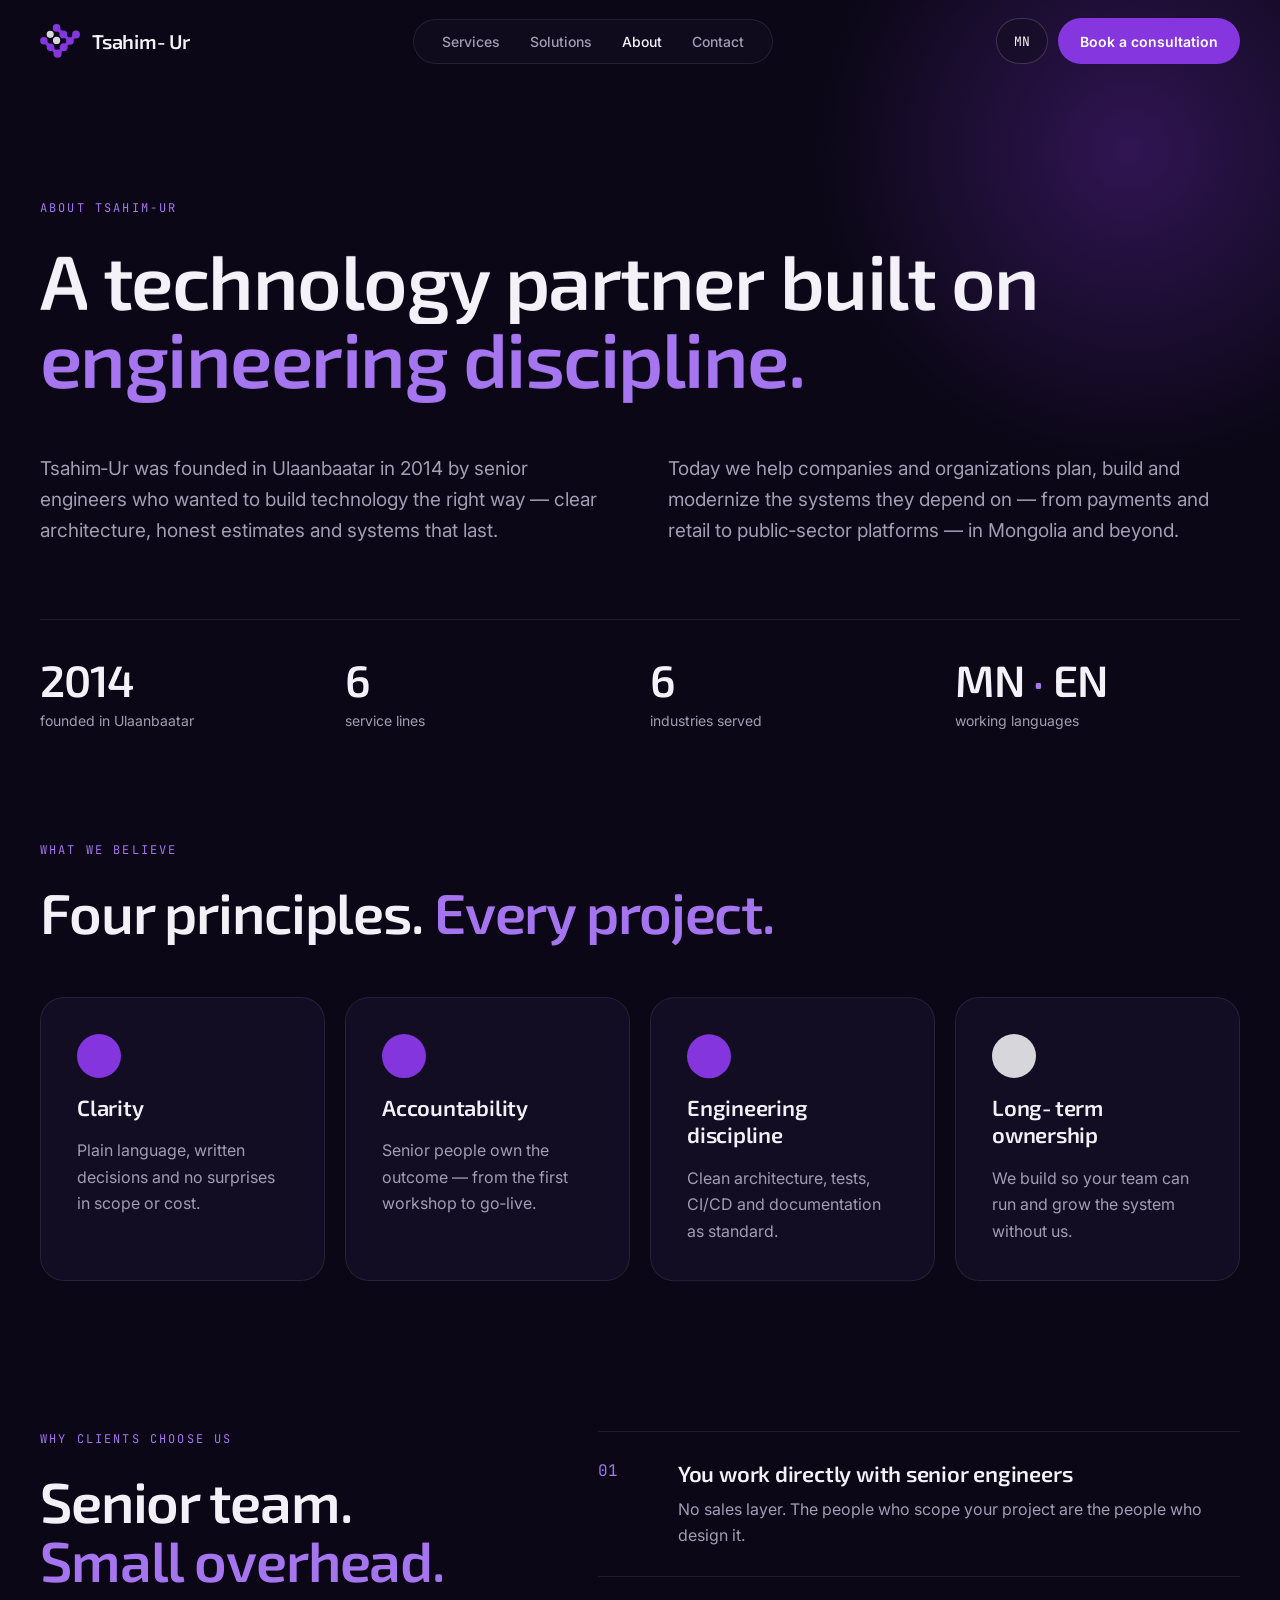
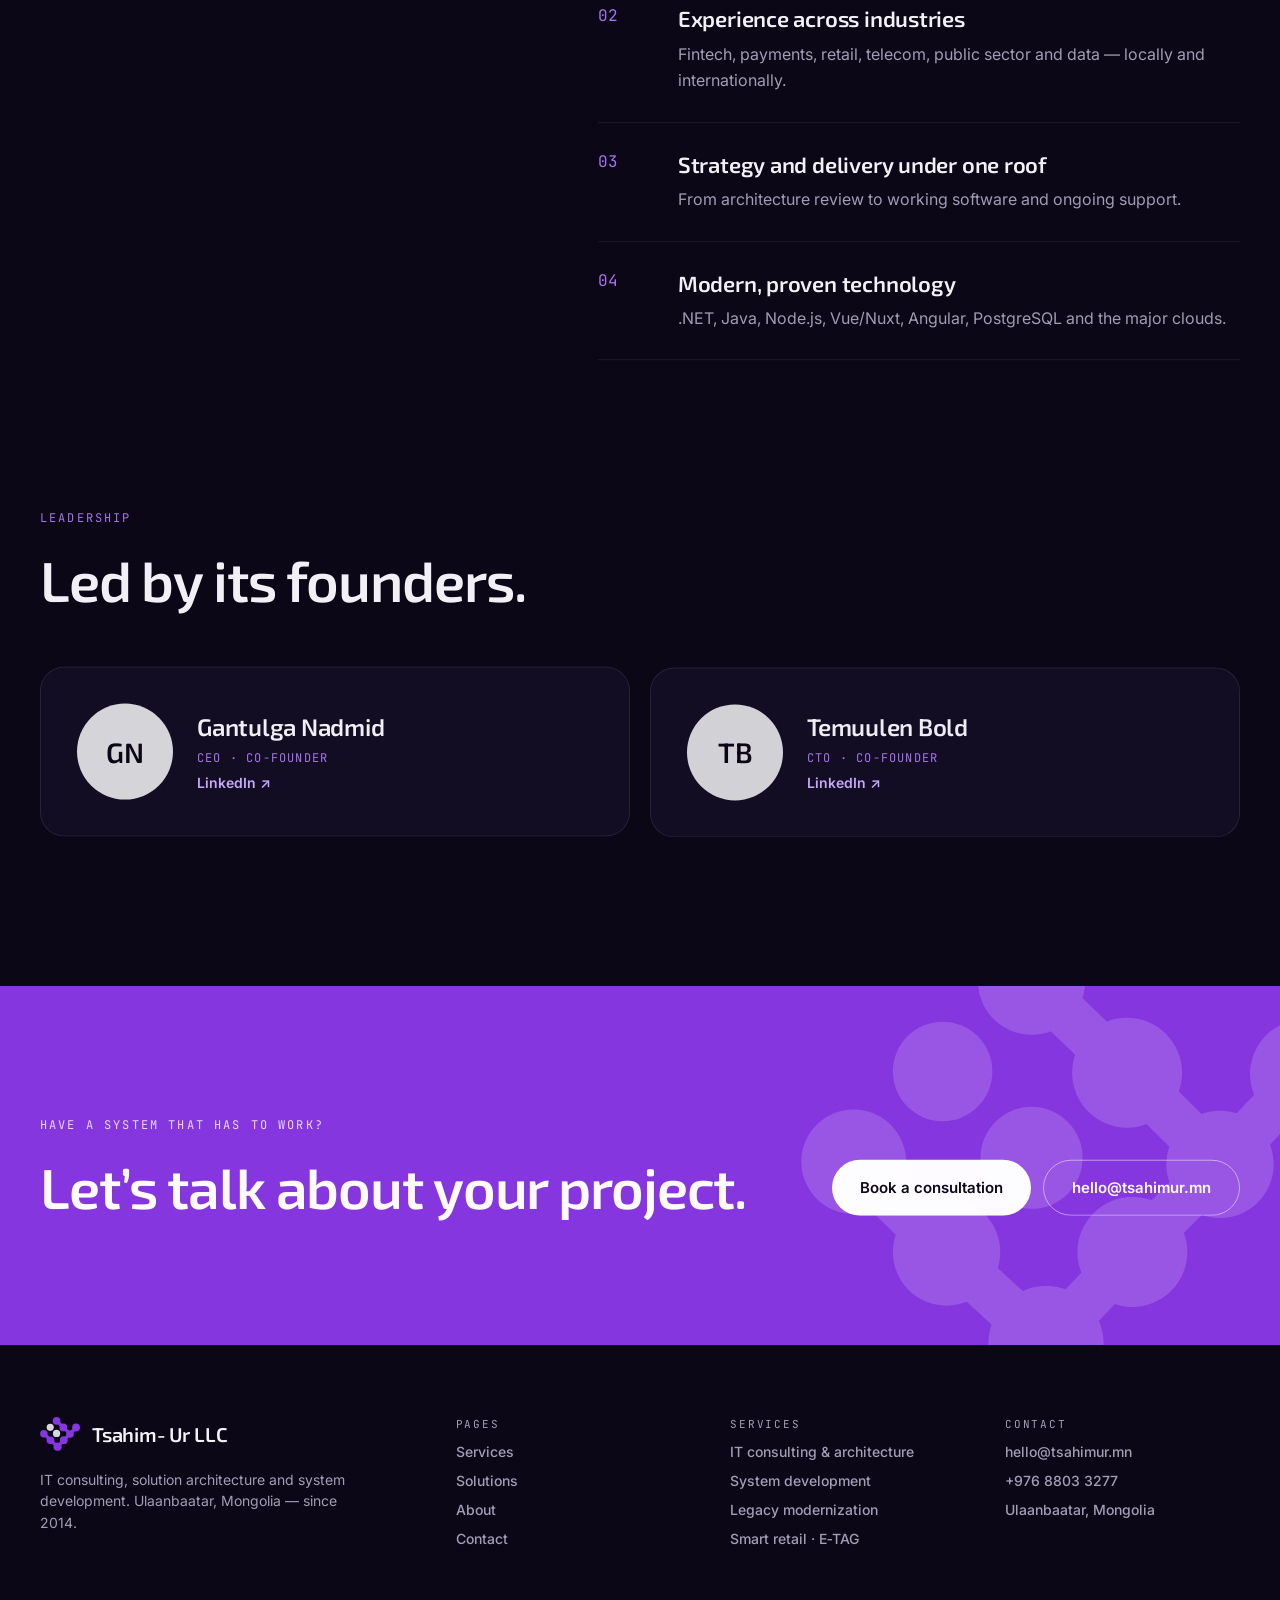
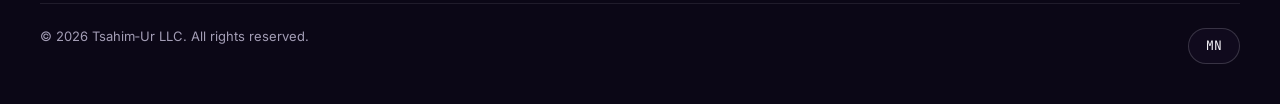
==== about/index.html @ 16266ded "Redesign website with new Tsahim-Ur brand - Five pages: Home, Services, Solutions, About, Contact (c" ====
<!doctype html>
<html lang="en">
<head>
  <meta charset="utf-8">
  <meta name="viewport" content="width=device-width,initial-scale=1">
  <title>About — Tsahim-Ur LLC</title>
  <meta name="description" content="An Ulaanbaatar technology consultancy founded in 2014 by senior engineers. Clarity, accountability and engineering discipline.">
  <meta name="theme-color" content="#0B0716">
  <meta name="author" content="Tsahim-Ur LLC">
  <meta name="robots" content="index,follow">
  <meta name="referrer" content="strict-origin-when-cross-origin">
  <link rel="canonical" href="https://tsahimur.mn/about/">
  <link rel="alternate" hreflang="en" href="https://tsahimur.mn/about/?lang=en">
  <link rel="alternate" hreflang="mn" href="https://tsahimur.mn/about/?lang=mn">
  <link rel="alternate" hreflang="x-default" href="https://tsahimur.mn/about/">

  <link rel="icon" type="image/svg+xml" href="/assets/img/logo-mark.svg">
  <link rel="icon" type="image/png" sizes="32x32" href="/assets/favicons/favicon-32.png">
  <link rel="icon" type="image/png" sizes="16x16" href="/assets/favicons/favicon-16.png">
  <link rel="apple-touch-icon" sizes="152x152" href="/assets/favicons/apple-touch-icon-ipad-retina-152x152.png">
  <link rel="manifest" href="/assets/favicons/site.webmanifest">

  <meta property="og:type" content="website">
  <meta property="og:site_name" content="Tsahim-Ur LLC">
  <meta property="og:title" content="About — Tsahim-Ur LLC">
  <meta property="og:description" content="An Ulaanbaatar technology consultancy founded in 2014 by senior engineers. Clarity, accountability and engineering discipline.">
  <meta property="og:url" content="https://tsahimur.mn/about/">
  <meta property="og:locale" content="en_US">
  <meta property="og:locale:alternate" content="mn_MN">
  <meta property="og:image" content="https://tsahimur.mn/assets/tsahimur_logo_transparent.png">
  <meta property="og:image:alt" content="Tsahim-Ur LLC logo">
  <meta name="twitter:card" content="summary_large_image">
  <meta name="twitter:title" content="About — Tsahim-Ur LLC">
  <meta name="twitter:description" content="An Ulaanbaatar technology consultancy founded in 2014 by senior engineers. Clarity, accountability and engineering discipline.">
  <meta name="twitter:image" content="https://tsahimur.mn/assets/tsahimur_logo_transparent.png">

  <link rel="preconnect" href="https://fonts.googleapis.com">
  <link rel="preconnect" href="https://fonts.gstatic.com" crossorigin>
  <link rel="stylesheet" href="https://fonts.googleapis.com/css2?family=Exo+2:wght@300;400;500;600;700&family=Inter:wght@300;400;500;600;700&family=JetBrains+Mono:wght@400;500&display=swap">
  <link rel="stylesheet" href="/assets/css/site.css?v=202611241729">
  <script>window.SITE_URL = "https://tsahimur.mn";</script>
</head>
<body data-page="about">
<a class="skip" href="#main" data-i18n="skip">Skip to content</a>
<div class="cursor" aria-hidden="true"></div>
<div class="cursor-ring" aria-hidden="true"></div>
<header class="site-header">
  <div class="wrap">
    <a class="brand" href="/" aria-label="Tsahim-Ur home">
      <svg aria-hidden="true" viewBox="4 2 856 730"><g fill="none" stroke="#8636DF" stroke-width="70" stroke-linecap="round" stroke-linejoin="round"><polyline points="358,86 504,226 646,366 776,228"/><polyline points="646,366 512,500 380,640 228,500 86,362"/></g><g fill="#8636DF"><circle cx="358" cy="86" r="82"/><circle cx="504" cy="226" r="84"/><circle cx="646" cy="366" r="82"/><circle cx="776" cy="228" r="84"/><circle cx="512" cy="500" r="84"/><circle cx="380" cy="640" r="88"/><circle cx="228" cy="500" r="82"/><circle cx="86" cy="362" r="80"/></g><g fill="#D8D7DC"><circle cx="222" cy="224" r="76"/><circle cx="358" cy="356" r="78"/></g></svg>
      <span>Tsahim‑Ur</span>
    </a>
    <nav class="nav-links" aria-label="Primary">
      <a class="navlink" href="/services/"  data-i18n="nav_services">Services</a>
      <a class="navlink" href="/solutions/"  data-i18n="nav_solutions">Solutions</a>
      <a class="navlink" href="/about/" aria-current="page" data-i18n="nav_about">About</a>
      <a class="navlink" href="/contact/"  data-i18n="nav_contact">Contact</a>
    </nav>
    <div class="header-actions">
      <button class="lang-btn" type="button" data-lang-toggle data-i18n-aria="lang_switch" aria-label="Switch language"><span data-lang-label>MN</span></button>
      <a class="btn btn-v header-cta" data-magnetic href="/contact/" data-i18n="cta_book">Book a consultation</a>
      <button class="menu-btn" type="button" data-menu-btn aria-expanded="false" aria-controls="mobile-nav" data-i18n-aria="menu" aria-label="Open menu">
        <svg width="18" height="18" viewBox="0 0 18 18" fill="none" aria-hidden="true"><path d="M2 6h14M2 12h14" stroke="currentColor" stroke-width="1.5" stroke-linecap="round"/></svg>
      </button>
    </div>
  </div>
  <nav class="mobile-nav" id="mobile-nav" data-mobile-nav aria-label="Mobile">
    <a class="navlink" href="/" data-i18n="nav_home">Home</a>
    <a class="navlink" href="/services/" data-i18n="nav_services">Services</a>
    <a class="navlink" href="/solutions/" data-i18n="nav_solutions">Solutions</a>
    <a class="navlink" href="/about/" data-i18n="nav_about">About</a>
    <a class="btn btn-v" href="/contact/" style="margin-top:8px;justify-content:center" data-i18n="cta_book">Book a consultation</a>
  </nav>
</header>
<main id="main">
<section class="page-hero" style="padding-bottom:110px">
  <div class="glow" aria-hidden="true" style="width:900px;height:900px;right:-300px;top:-300px"></div>
  <div class="wrap" style="position:relative">
    <div class="eyebrow" data-fade data-i18n="ab_eyebrow">About Tsahim‑Ur</div>
    <h1 class="h1" data-split style="max-width:1150px" data-i18n="ab_title">A technology partner built on <span class="ac">engineering discipline.</span></h1>
    <div class="split" data-fade style="margin-top:56px"><p class="lead" data-i18n="ab_p1">Tsahim‑Ur was founded in Ulaanbaatar in 2014 by senior engineers who wanted to build technology the right way — clear architecture, honest estimates and systems that last.</p><p class="lead" data-i18n="ab_p2">Today we help companies and organizations plan, build and modernize the systems they depend on — from payments and retail to public‑sector platforms — in Mongolia and beyond.</p></div>
    <div class="g4 stats" data-fade style="margin-top:72px">
      <div><div class="num">2014</div><div class="small" style="margin-top:6px" data-i18n="stat1">founded in Ulaanbaatar</div></div>
      <div><div class="num">6</div><div class="small" style="margin-top:6px" data-i18n="ab_stat2">service lines</div></div>
      <div><div class="num">6</div><div class="small" style="margin-top:6px" data-i18n="stat3">industries served</div></div>
      <div><div class="num">MN<span class="ac"> · </span>EN</div><div class="small" style="margin-top:6px" data-i18n="stat4">working languages</div></div>
    </div>
  </div>
</section>
<section class="section">
  <div class="wrap">
    <div class="eyebrow" data-reveal data-i18n="val_eyebrow">What we believe</div>
    <h2 class="h2" data-reveal style="margin-bottom:56px" data-i18n="val_title">Four principles. <span class="ac">Every project.</span></h2>
    <div class="g4">
      <div class="card pad" data-stagger><span style="width:44px;height:44px;border-radius:50%;background:var(--violet)"></span><h3 class="h3" data-i18n="val1_t">Clarity</h3><p class="body" data-i18n="val1_d">Plain language, written decisions and no surprises in scope or cost.</p></div>
      <div class="card pad" data-stagger><span style="width:44px;height:44px;border-radius:50%;background:var(--violet)"></span><h3 class="h3" data-i18n="val2_t">Accountability</h3><p class="body" data-i18n="val2_d">Senior people own the outcome — from the first workshop to go‑live.</p></div>
      <div class="card pad" data-stagger><span style="width:44px;height:44px;border-radius:50%;background:var(--violet)"></span><h3 class="h3" data-i18n="val3_t">Engineering discipline</h3><p class="body" data-i18n="val3_d">Clean architecture, tests, CI/CD and documentation as standard.</p></div>
      <div class="card pad" data-stagger><span style="width:44px;height:44px;border-radius:50%;background:var(--silver)"></span><h3 class="h3" data-i18n="val4_t">Long‑term ownership</h3><p class="body" data-i18n="val4_d">We build so your team can run and grow the system without us.</p></div>
    </div>
  </div>
</section>
<section class="section">
  <div class="wrap split" style="grid-template-columns:minmax(0,1fr) minmax(0,1.3fr);gap:64px;align-items:start">
    <div><div class="eyebrow" data-reveal data-i18n="wy_eyebrow">Why clients choose us</div><h2 class="h2" data-reveal data-i18n="why_title">Senior team.<br><span class="ac">Small overhead.</span></h2></div>
    <div>
      <div data-reveal style="display:grid;grid-template-columns:60px minmax(0,1fr);gap:20px;padding:28px 0;border-top:1px solid var(--line)"><span class="mono ac">01</span><div><h3 class="h3" style="margin-bottom:8px" data-i18n="wy1_t">You work directly with senior engineers</h3><p class="body" data-i18n="wy1_d">No sales layer. The people who scope your project are the people who design it.</p></div></div>
      <div data-reveal style="display:grid;grid-template-columns:60px minmax(0,1fr);gap:20px;padding:28px 0;border-top:1px solid var(--line)"><span class="mono ac">02</span><div><h3 class="h3" style="margin-bottom:8px" data-i18n="wy2_t">Experience across industries</h3><p class="body" data-i18n="wy2_d">Fintech, payments, retail, telecom, public sector and data — locally and internationally.</p></div></div>
      <div data-reveal style="display:grid;grid-template-columns:60px minmax(0,1fr);gap:20px;padding:28px 0;border-top:1px solid var(--line)"><span class="mono ac">03</span><div><h3 class="h3" style="margin-bottom:8px" data-i18n="wy3_t">Strategy and delivery under one roof</h3><p class="body" data-i18n="wy3_d">From architecture review to working software and ongoing support.</p></div></div>
      <div data-reveal style="display:grid;grid-template-columns:60px minmax(0,1fr);gap:20px;padding:28px 0;border-top:1px solid var(--line);border-bottom:1px solid var(--line)"><span class="mono ac">04</span><div><h3 class="h3" style="margin-bottom:8px" data-i18n="wy4_t">Modern, proven technology</h3><p class="body" data-i18n="wy4_d">.NET, Java, Node.js, Vue/Nuxt, Angular, PostgreSQL and the major clouds.</p></div></div>
    </div>
  </div>
</section>
<section class="section">
  <div class="wrap">
    <div class="eyebrow" data-reveal data-i18n="ld_eyebrow">Leadership</div>
    <h2 class="h2" data-reveal style="margin-bottom:56px" data-i18n="ld_title">Led by its founders.</h2>
    <div class="g2">
      <div class="card" data-stagger style="padding:36px;display:flex;gap:24px;align-items:center">
        <span class="avatar" aria-hidden="true" style="width:96px;height:96px;font-size:28px">GN</span>
        <div style="display:flex;flex-direction:column;gap:8px"><h3 class="h3" style="font-size:24px">Gantulga Nadmid</h3><span class="mono ac" style="font-size:12px;letter-spacing:.1em;text-transform:uppercase" data-i18n="gn_role">CEO · Co‑founder</span><a class="arrow-link" href="https://www.linkedin.com/in/gantulga-nadmid/" target="_blank" rel="noopener" style="font-size:14px">LinkedIn ↗</a></div>
      </div>
      <div class="card" data-stagger style="padding:36px;display:flex;gap:24px;align-items:center">
        <span class="avatar" aria-hidden="true" style="width:96px;height:96px;font-size:28px">TB</span>
        <div style="display:flex;flex-direction:column;gap:8px"><h3 class="h3" style="font-size:24px">Temuulen Bold</h3><span class="mono ac" style="font-size:12px;letter-spacing:.1em;text-transform:uppercase" data-i18n="tb_role">CTO · Co‑founder</span><a class="arrow-link" href="https://www.linkedin.com/in/temuulen-bold-905349135/" target="_blank" rel="noopener" style="font-size:14px">LinkedIn ↗</a></div>
      </div>
    </div>
  </div>
</section>
</main>
<section class="cta-band">
  <svg class="mark" aria-hidden="true" viewBox="4 2 856 730"><g fill="none" stroke="#fff" stroke-width="70" stroke-linecap="round" stroke-linejoin="round"><polyline points="358,86 504,226 646,366 776,228"/><polyline points="646,366 512,500 380,640 228,500 86,362"/></g><g fill="#fff"><circle cx="358" cy="86" r="82"/><circle cx="504" cy="226" r="84"/><circle cx="646" cy="366" r="82"/><circle cx="776" cy="228" r="84"/><circle cx="512" cy="500" r="84"/><circle cx="380" cy="640" r="88"/><circle cx="228" cy="500" r="82"/><circle cx="86" cy="362" r="80"/><circle cx="222" cy="224" r="76"/><circle cx="358" cy="356" r="78"/></g></svg>
  <div class="wrap">
    <div style="max-width:760px">
      <div class="eyebrow" data-reveal style="color:#EBDDFF" data-i18n="band_eyebrow">Have a system that has to work?</div>
      <h2 class="h2" data-reveal style="color:#fff" data-i18n="band_title">Let’s talk about your project.</h2>
    </div>
    <div data-reveal style="display:flex;flex-wrap:wrap;gap:12px">
      <a class="btn btn-w" data-magnetic href="/contact/" data-i18n="cta_book">Book a consultation</a>
      <a class="btn btn-ow" data-magnetic href="mailto:hello@tsahimur.mn">hello@tsahimur.mn</a>
    </div>
  </div>
</section>
<footer class="site-footer">
  <div class="wrap">
    <div class="foot-grid">
      <div class="foot-col" style="gap:18px">
        <span class="brand"><svg aria-hidden="true" viewBox="4 2 856 730"><g fill="none" stroke="#8636DF" stroke-width="70" stroke-linecap="round" stroke-linejoin="round"><polyline points="358,86 504,226 646,366 776,228"/><polyline points="646,366 512,500 380,640 228,500 86,362"/></g><g fill="#8636DF"><circle cx="358" cy="86" r="82"/><circle cx="504" cy="226" r="84"/><circle cx="646" cy="366" r="82"/><circle cx="776" cy="228" r="84"/><circle cx="512" cy="500" r="84"/><circle cx="380" cy="640" r="88"/><circle cx="228" cy="500" r="82"/><circle cx="86" cy="362" r="80"/></g><g fill="#D8D7DC"><circle cx="222" cy="224" r="76"/><circle cx="358" cy="356" r="78"/></g></svg><span>Tsahim‑Ur LLC</span></span>
        <p class="small" style="margin:0;max-width:320px" data-i18n="foot_tag">IT consulting, solution architecture and system development. Ulaanbaatar, Mongolia — since 2014.</p>
      </div>
      <nav class="foot-col" aria-label="Footer">
        <span class="foot-label" data-i18n="foot_pages">Pages</span>
        <a class="navlink" href="/services/" data-i18n="nav_services">Services</a>
        <a class="navlink" href="/solutions/" data-i18n="nav_solutions">Solutions</a>
        <a class="navlink" href="/about/" data-i18n="nav_about">About</a>
        <a class="navlink" href="/contact/" data-i18n="nav_contact">Contact</a>
      </nav>
      <div class="foot-col">
        <span class="foot-label" data-i18n="foot_services">Services</span>
        <a class="navlink" href="/services/#s1" data-i18n="svc1_t">IT consulting &amp; architecture</a>
        <a class="navlink" href="/services/#s2" data-i18n="svc2_t">System development</a>
        <a class="navlink" href="/services/#s3" data-i18n="svc3_t">Legacy modernization</a>
        <a class="navlink" href="/services/#s6" data-i18n="svc6_t">Smart retail · E‑TAG</a>
      </div>
      <div class="foot-col">
        <span class="foot-label" data-i18n="foot_contact">Contact</span>
        <a class="navlink" href="mailto:hello@tsahimur.mn">hello@tsahimur.mn</a>
        <a class="navlink" href="tel:+97688033277">+976 8803 3277</a>
        <span class="navlink" data-i18n="foot_loc">Ulaanbaatar, Mongolia</span>
      </div>
    </div>
    <div class="line" style="margin:56px 0 24px"></div>
    <div class="foot-bottom">
      <span>© <span data-year>2026</span> Tsahim‑Ur LLC. <span data-i18n="foot_rights">All rights reserved.</span></span>
      <button class="lang-btn" type="button" data-lang-toggle data-i18n-aria="lang_switch" aria-label="Switch language" style="height:36px"><span data-lang-label>MN</span></button>
    </div>
  </div>
</footer>
<script src="/assets/js/i18n.js?v=202611241729"></script>
<script src="/assets/vendor/gsap.min.js"></script>
<script src="/assets/vendor/ScrollTrigger.min.js"></script>
<script src="/assets/vendor/lenis.min.js"></script>
<script src="/assets/js/site.js?v=202611241729"></script>
</body>
</html>
---- assets/css/site.css ----
/* Tsahim-Ur — site styles. Brand tokens come from the Tsahim-Ur brand book. */
:root{
  --midnight:#0B0716;
  --plum:#140E24;
  --plum-2:#1A1230;
  --plum-3:#1D1533;
  --band:#0E0A1B;
  --violet:#8636DF;
  --violet-hover:#9446EC;
  --signal:#A675F0;
  --lilac:#C9A9FF;
  --silver:#D8D7DC;
  --cloud:#F4F2F8;
  --mist:#A39DB5;
  --line:rgba(216,215,220,.1);
  --font-display:'Exo 2',system-ui,sans-serif;
  --font-body:'Inter',system-ui,sans-serif;
  --font-mono:'JetBrains Mono',ui-monospace,monospace;
}
*{box-sizing:border-box}
html,body{margin:0;background:var(--midnight)}
html.lenis,html.lenis body{height:auto}
.lenis.lenis-smooth{scroll-behavior:auto!important}
html{overflow-x:clip}
body{color:var(--cloud);font-family:var(--font-body);-webkit-font-smoothing:antialiased;overflow-x:clip}
::selection{background:var(--violet);color:#fff}
a{color:var(--signal);text-decoration:none}
a:hover{color:var(--cloud)}
img,svg{display:block}
button{font:inherit}
:focus-visible{outline:2px solid var(--signal);outline-offset:3px;border-radius:6px}
.skip{position:absolute;left:-999px;top:12px;z-index:200;background:var(--violet);color:#fff;padding:10px 16px;border-radius:10px}
.skip:focus{left:12px}

/* Layout */
.wrap{max-width:1320px;margin:0 auto;padding:0 40px}
.g2,.g3,.g4{display:grid;gap:20px}
.g2{grid-template-columns:repeat(2,minmax(0,1fr))}
.g3{grid-template-columns:repeat(3,minmax(0,1fr))}
.g4{grid-template-columns:repeat(4,minmax(0,1fr))}
.split{display:grid;grid-template-columns:minmax(0,1fr) minmax(0,1fr);gap:56px}
.section{padding:0 0 150px}
.head-row{display:flex;flex-wrap:wrap;justify-content:space-between;align-items:flex-end;gap:32px;margin-bottom:60px}

/* Type */
.eyebrow{font-family:var(--font-mono);font-size:12px;letter-spacing:.18em;text-transform:uppercase;color:var(--signal);margin-bottom:24px}
.h1{margin:0;font-family:var(--font-display);font-weight:600;font-size:clamp(40px,6vw,92px);line-height:1.02;letter-spacing:-.02em}
.h2{margin:0;font-family:var(--font-display);font-weight:600;font-size:clamp(32px,4.4vw,64px);line-height:1.05;letter-spacing:-.02em}
.h2.sm{font-size:clamp(28px,3.2vw,48px)}
.h3{margin:0;font-family:var(--font-display);font-weight:600;font-size:22px;line-height:1.25;letter-spacing:-.01em}
.lead{margin:0;font-size:19px;line-height:1.65;color:var(--mist)}
.body{margin:0;font-size:16px;line-height:1.65;color:var(--mist)}
.small{font-size:14px;line-height:1.55;color:var(--mist)}
.mono{font-family:var(--font-mono)}
.ac{color:var(--signal)}
.mask{display:inline-block;overflow:hidden;vertical-align:top;padding-bottom:.08em;margin-bottom:-.08em}
.hw{display:inline-block;will-change:transform}

/* Components */
.card{border-radius:24px;border:1px solid var(--line);background:var(--plum);transition:border-color .5s,background .5s;color:var(--cloud)}
a.card:hover,.card.hov:hover{border-color:rgba(166,117,240,.5);background:var(--plum-2);color:var(--cloud)}
.card.pad{padding:36px;display:flex;flex-direction:column;gap:16px}
.card.feature{background:var(--violet);border-color:var(--violet);color:#fff}
.card.feature:hover{background:var(--violet-hover);border-color:var(--violet-hover)}
.chip{display:inline-flex;align-items:center;padding:7px 13px;border-radius:999px;background:rgba(166,117,240,.12);font-family:var(--font-mono);font-size:12px;color:var(--lilac)}
.pill{display:inline-flex;align-items:center;padding:16px 24px;border-radius:999px;border:1px solid rgba(216,215,220,.16);font-size:17px;font-weight:500}
.line{height:1px;background:var(--line)}
.btn{display:inline-flex;align-items:center;gap:12px;height:56px;padding:0 28px;border-radius:999px;font-size:15px;font-weight:600;cursor:pointer;border:0}
.btn svg{width:14px;height:14px}
.btn-v{background:var(--violet);color:#fff;transition:background .35s,box-shadow .35s}
.btn-v:hover{background:var(--violet-hover);color:#fff;box-shadow:0 10px 40px -6px rgba(134,54,223,.7)}
.btn-o{color:var(--cloud);border:1px solid rgba(216,215,220,.25);background:transparent;transition:border-color .35s,background .35s}
.btn-o:hover{border-color:var(--signal);background:rgba(166,117,240,.08);color:var(--cloud)}
.btn-w{background:#fff;color:var(--midnight)}
.btn-w:hover{color:var(--midnight);box-shadow:0 10px 40px -6px rgba(0,0,0,.4)}
.btn-ow{color:#fff;border:1px solid rgba(255,255,255,.5)}
.btn-ow:hover{color:#fff;background:rgba(255,255,255,.1)}
.arrow-link{color:var(--lilac);font-weight:600;font-size:15px;display:inline-flex;gap:8px;align-items:center}
.arrow-link:hover{color:var(--cloud)}
.pick{height:44px;padding:0 18px;border-radius:999px;border:1px solid rgba(216,215,220,.2);background:transparent;color:var(--silver);font-size:14px;cursor:pointer;transition:all .3s;display:inline-flex;align-items:center}
.pick:hover{border-color:var(--signal);color:var(--cloud)}
.pick.on,.pick[aria-pressed="true"]{background:var(--violet);border-color:var(--violet);color:#fff}
.num{font-family:var(--font-display);font-weight:600;font-size:44px;letter-spacing:-.02em;line-height:1.1}
.dot{width:8px;height:8px;margin-top:9px;flex:none;border-radius:50%;background:var(--violet)}
.list{margin:0;padding:0;list-style:none;display:flex;flex-direction:column;gap:12px;font-size:16px;line-height:1.55;color:var(--cloud)}
.list li{display:flex;gap:12px}
.icon-circle{width:60px;height:60px;border-radius:50%;background:rgba(134,54,223,.16);color:var(--signal);display:inline-flex;align-items:center;justify-content:center}
.avatar{flex:none;border-radius:50%;background:var(--silver);color:var(--midnight);display:flex;align-items:center;justify-content:center;font-family:var(--font-display);font-weight:600}

/* Header */
.site-header{position:fixed;top:0;left:0;right:0;z-index:50;padding:18px 0;transition:background .5s,padding .5s,backdrop-filter .5s}
.site-header.scrolled{background:rgba(11,7,22,.8);backdrop-filter:blur(16px);-webkit-backdrop-filter:blur(16px);padding:12px 0}
.site-header .wrap{display:flex;align-items:center;justify-content:space-between;gap:24px}
.brand{display:flex;align-items:center;gap:12px;color:var(--cloud)}
.brand svg{width:40px;height:34px}
.brand span{font-family:var(--font-display);font-weight:600;font-size:20px;letter-spacing:-.01em}
.nav-links{display:flex;gap:30px;align-items:center;padding:13px 28px;border:1px solid var(--line);border-radius:999px;background:rgba(20,14,36,.6);backdrop-filter:blur(14px);-webkit-backdrop-filter:blur(14px)}
.navlink{color:var(--mist);font-size:14px;font-weight:500;transition:color .3s}
.navlink:hover,.navlink[aria-current="page"]{color:var(--cloud)}
.header-actions{display:flex;align-items:center;gap:10px}
.lang-btn{height:46px;min-width:52px;padding:0 14px;border-radius:999px;border:1px solid rgba(216,215,220,.2);background:rgba(20,14,36,.6);color:var(--cloud);font-family:var(--font-mono);font-size:13px;cursor:pointer}
.lang-btn:hover{border-color:var(--signal)}
.header-cta{height:46px;padding:0 22px;font-size:14px}
.menu-btn{display:none;width:48px;height:48px;align-items:center;justify-content:center;border-radius:999px;border:1px solid rgba(216,215,220,.2);background:rgba(20,14,36,.8);color:var(--cloud);cursor:pointer}
.mobile-nav{display:none;margin:12px 16px 0;padding:16px;border-radius:20px;border:1px solid rgba(216,215,220,.12);background:rgba(20,14,36,.97);flex-direction:column}
.mobile-nav.open{display:flex}
.mobile-nav .navlink{padding:14px 8px;font-size:18px}

/* Hero */
.hero{position:relative;min-height:920px;display:flex;flex-direction:column;justify-content:center;padding:150px 0 70px;overflow:hidden;--mx:70%;--my:40%}
.hero-dots,.hero-spot{position:absolute;inset:0;pointer-events:none;background-size:48px 48px,48px 48px;background-position:0 0,24px 24px}
.hero-dots{background-image:radial-gradient(rgba(216,215,220,.13) 1.4px,transparent 1.8px),radial-gradient(rgba(216,215,220,.13) 1.4px,transparent 1.8px)}
.hero-spot{background-image:radial-gradient(var(--signal) 2px,transparent 2.6px),radial-gradient(var(--signal) 2px,transparent 2.6px);-webkit-mask-image:radial-gradient(240px circle at var(--mx) var(--my),#000,transparent 75%);mask-image:radial-gradient(240px circle at var(--mx) var(--my),#000,transparent 75%)}
.glow{position:absolute;border-radius:50%;pointer-events:none;background:radial-gradient(closest-side,rgba(134,54,223,.3),rgba(134,54,223,0) 70%)}
.hero-grid{position:relative;width:100%;display:grid;grid-template-columns:minmax(0,1.3fr) minmax(0,1fr);gap:48px;align-items:center}
.badge{display:inline-flex;align-items:center;gap:12px;margin-bottom:34px;padding:8px 16px 8px 10px;border-radius:999px;border:1px solid rgba(166,117,240,.3);background:rgba(134,54,223,.1);font-family:var(--font-mono);font-size:12px;letter-spacing:.14em;text-transform:uppercase;color:var(--lilac)}
.badge i{width:8px;height:8px;border-radius:50%;background:var(--signal);box-shadow:0 0 0 5px rgba(166,117,240,.2)}
.hero-mark{position:relative;width:100%;max-width:540px;justify-self:end}
.hero-mark svg{width:100%;height:auto;overflow:visible}
.stats{position:relative;width:100%;margin-top:90px;padding-top:36px;border-top:1px solid var(--line)}
.page-hero{position:relative;padding:200px 0 100px;overflow:hidden}

/* Marquee */
.strip{border-top:1px solid rgba(216,215,220,.08);border-bottom:1px solid rgba(216,215,220,.08);background:var(--band);padding:30px 0;overflow:hidden}
.strip-track{white-space:nowrap;overflow:hidden}
.marquee{display:inline-flex;gap:0;align-items:center;font-family:var(--font-display);font-size:26px;color:var(--silver);will-change:transform}
.marquee b{color:var(--violet);font-weight:400}

/* Process */
.path{position:relative}
.path-line{position:absolute;left:32px;right:32px;top:31px;height:4px;border-radius:4px;background:rgba(216,215,220,.1)}
.path-line i{display:block;height:100%;width:100%;background:var(--violet);border-radius:4px;transform-origin:left}
.step{display:flex;flex-direction:column;gap:18px}
.step-node{width:66px;height:66px;border-radius:50%;background:var(--violet);display:flex;align-items:center;justify-content:center;font-family:var(--font-display);font-weight:600;box-shadow:0 0 0 10px var(--midnight)}
.step-node.silver{background:var(--silver);color:var(--midnight)}

/* Services detail */
.svc-row{display:grid;grid-template-columns:minmax(0,1fr) minmax(0,1.15fr);gap:56px;padding:64px 0;border-top:1px solid var(--line);scroll-margin-top:90px}
.svc-num{font-family:var(--font-display);font-weight:300;font-size:72px;line-height:1;color:transparent;-webkit-text-stroke:1px rgba(166,117,240,.6)}

/* CTA band + footer */
.cta-band{position:relative;overflow:hidden;padding:130px 0;background:var(--violet)}
.cta-band .wrap{position:relative;display:flex;flex-wrap:wrap;justify-content:space-between;align-items:flex-end;gap:40px}
.cta-band .mark{position:absolute;right:-80px;top:50%;width:560px;height:478px;margin-top:-239px;opacity:.16}
.site-footer{padding:72px 0 40px}
.foot-grid{display:grid;grid-template-columns:minmax(0,1.6fr) repeat(3,minmax(0,1fr));gap:40px}
.foot-col{display:flex;flex-direction:column;gap:12px}
.foot-label{font-family:var(--font-mono);font-size:11px;letter-spacing:.16em;color:var(--mist);text-transform:uppercase}
.foot-bottom{display:flex;flex-wrap:wrap;justify-content:space-between;gap:16px;font-size:13px;color:var(--mist)}

/* Form */
.field{display:flex;flex-direction:column;gap:8px}
.field label,.legend{font-size:13px;font-weight:600;color:var(--silver)}
.inp{height:54px;padding:0 18px;border-radius:14px;border:1px solid rgba(216,215,220,.18);background:var(--midnight);color:var(--cloud);font:inherit;font-size:16px;outline:none;transition:border-color .3s;width:100%}
.inp:focus{border-color:var(--signal)}
textarea.inp{height:150px;padding:16px 18px;resize:vertical}
fieldset{border:0;margin:0;padding:0;display:flex;flex-direction:column;gap:12px}
.picks{display:flex;flex-wrap:wrap;gap:10px}
.next-step{display:flex;gap:16px}
.next-step b{width:32px;height:32px;flex:none;border-radius:50%;background:var(--violet);display:flex;align-items:center;justify-content:center;font-size:13px}
.next-step b.silver{background:var(--silver);color:var(--midnight)}

/* Cursor */
.cursor{position:fixed;left:0;top:0;width:8px;height:8px;margin:-4px 0 0 -4px;border-radius:50%;background:var(--signal);pointer-events:none;z-index:100;opacity:0}
.cursor-ring{position:fixed;left:0;top:0;width:42px;height:42px;margin:-21px 0 0 -21px;border-radius:50%;border:1px solid rgba(166,117,240,.55);pointer-events:none;z-index:100;opacity:0}
.has-cursor .cursor,.has-cursor .cursor-ring{opacity:1}
@media (hover:none),(pointer:coarse){.cursor,.cursor-ring{display:none}}

/* Responsive */
@media (max-width:1000px){
  .g4{grid-template-columns:repeat(2,minmax(0,1fr))}
  .g3{grid-template-columns:repeat(2,minmax(0,1fr))}
  .foot-grid{grid-template-columns:repeat(2,minmax(0,1fr))}
}
@media (max-width:860px){
  .nav-links,.header-cta{display:none}
  .menu-btn{display:inline-flex}
}
@media (max-width:760px){
  .wrap{padding:0 22px}
  .g2,.g3,.g4,.split,.hero-grid,.svc-row,.foot-grid{grid-template-columns:minmax(0,1fr)}
  .hero{min-height:0;padding-top:130px}
  .hero-mark{order:-1;max-width:240px;margin:0 auto;justify-self:center}
  .path-line{display:none}
  .page-hero{padding:150px 0 70px}
  .section{padding-bottom:100px}
  .card.pad{padding:28px}
}
@media (prefers-reduced-motion:reduce){*{scroll-behavior:auto!important}}
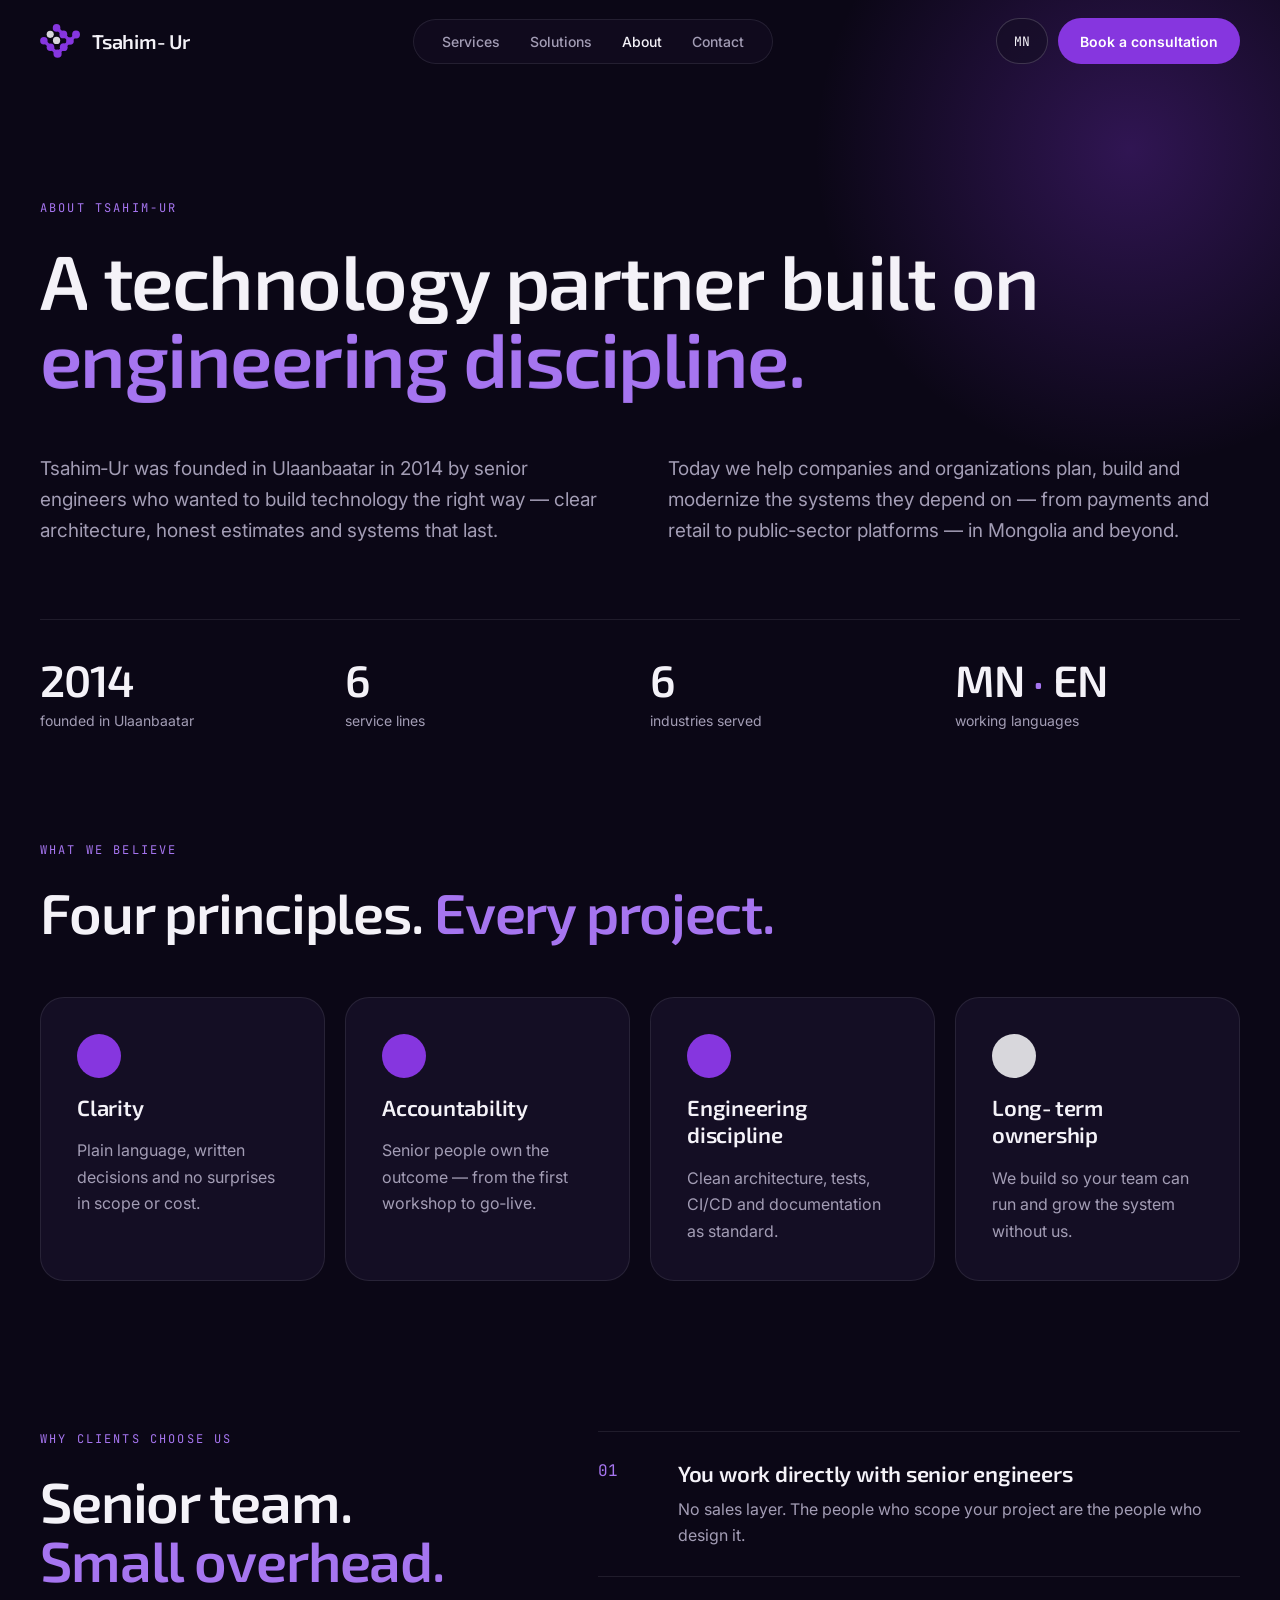
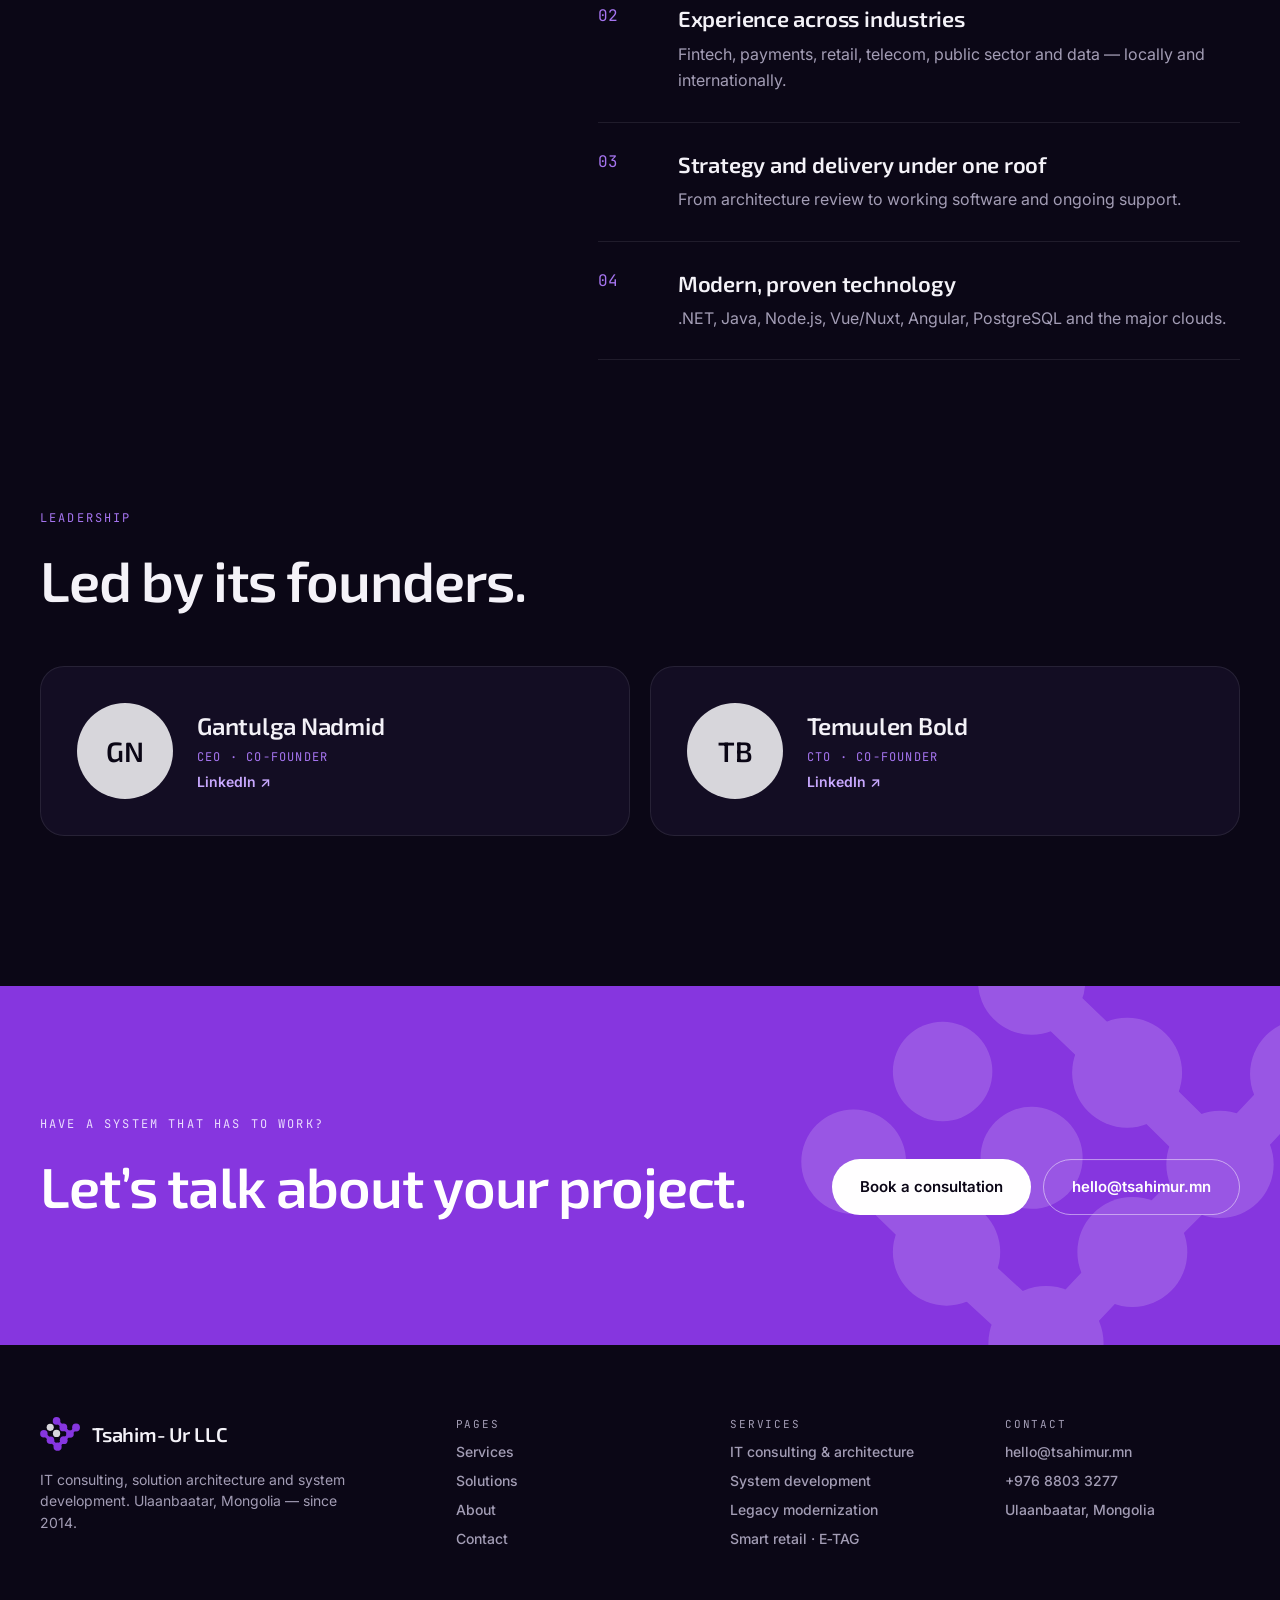
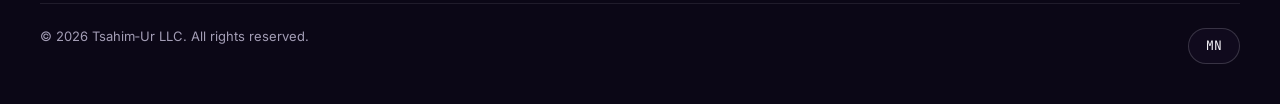
==== commit 4f3f5f4d: "fix links" ====
--- a/about/index.html
+++ b/about/index.html
@@ -14,11 +14,12 @@
   <link rel="alternate" hreflang="mn" href="https://tsahimur.mn/about/?lang=mn">
   <link rel="alternate" hreflang="x-default" href="https://tsahimur.mn/about/">
 
-  <link rel="icon" type="image/svg+xml" href="/assets/img/logo-mark.svg">
-  <link rel="icon" type="image/png" sizes="32x32" href="/assets/favicons/favicon-32.png">
-  <link rel="icon" type="image/png" sizes="16x16" href="/assets/favicons/favicon-16.png">
-  <link rel="apple-touch-icon" sizes="152x152" href="/assets/favicons/apple-touch-icon-ipad-retina-152x152.png">
-  <link rel="manifest" href="/assets/favicons/site.webmanifest">
+  <link rel="icon" sizes="48x48" href="../favicon.ico">
+  <link rel="icon" type="image/svg+xml" href="../assets/img/logo-mark.svg">
+  <link rel="icon" type="image/png" sizes="32x32" href="../assets/favicons/favicon-32.png">
+  <link rel="icon" type="image/png" sizes="16x16" href="../assets/favicons/favicon-16.png">
+  <link rel="apple-touch-icon" sizes="152x152" href="../assets/favicons/apple-touch-icon-ipad-retina-152x152.png">
+  <link rel="manifest" href="../assets/favicons/site.webmanifest">
 
   <meta property="og:type" content="website">
   <meta property="og:site_name" content="Tsahim-Ur LLC">
@@ -37,7 +38,7 @@
   <link rel="preconnect" href="https://fonts.googleapis.com">
   <link rel="preconnect" href="https://fonts.gstatic.com" crossorigin>
   <link rel="stylesheet" href="https://fonts.googleapis.com/css2?family=Exo+2:wght@300;400;500;600;700&family=Inter:wght@300;400;500;600;700&family=JetBrains+Mono:wght@400;500&display=swap">
-  <link rel="stylesheet" href="/assets/css/site.css?v=202611241729">
+  <link rel="stylesheet" href="../assets/css/site.css?v=202611241809">
   <script>window.SITE_URL = "https://tsahimur.mn";</script>
 </head>
 <body data-page="about">
@@ -46,30 +47,30 @@
 <div class="cursor-ring" aria-hidden="true"></div>
 <header class="site-header">
   <div class="wrap">
-    <a class="brand" href="/" aria-label="Tsahim-Ur home">
+    <a class="brand" href="../" aria-label="Tsahim-Ur home">
       <svg aria-hidden="true" viewBox="4 2 856 730"><g fill="none" stroke="#8636DF" stroke-width="70" stroke-linecap="round" stroke-linejoin="round"><polyline points="358,86 504,226 646,366 776,228"/><polyline points="646,366 512,500 380,640 228,500 86,362"/></g><g fill="#8636DF"><circle cx="358" cy="86" r="82"/><circle cx="504" cy="226" r="84"/><circle cx="646" cy="366" r="82"/><circle cx="776" cy="228" r="84"/><circle cx="512" cy="500" r="84"/><circle cx="380" cy="640" r="88"/><circle cx="228" cy="500" r="82"/><circle cx="86" cy="362" r="80"/></g><g fill="#D8D7DC"><circle cx="222" cy="224" r="76"/><circle cx="358" cy="356" r="78"/></g></svg>
       <span>Tsahim‑Ur</span>
     </a>
     <nav class="nav-links" aria-label="Primary">
-      <a class="navlink" href="/services/"  data-i18n="nav_services">Services</a>
-      <a class="navlink" href="/solutions/"  data-i18n="nav_solutions">Solutions</a>
-      <a class="navlink" href="/about/" aria-current="page" data-i18n="nav_about">About</a>
-      <a class="navlink" href="/contact/"  data-i18n="nav_contact">Contact</a>
+      <a class="navlink" href="../services/"  data-i18n="nav_services">Services</a>
+      <a class="navlink" href="../solutions/"  data-i18n="nav_solutions">Solutions</a>
+      <a class="navlink" href="../about/" aria-current="page" data-i18n="nav_about">About</a>
+      <a class="navlink" href="../contact/"  data-i18n="nav_contact">Contact</a>
     </nav>
     <div class="header-actions">
       <button class="lang-btn" type="button" data-lang-toggle data-i18n-aria="lang_switch" aria-label="Switch language"><span data-lang-label>MN</span></button>
-      <a class="btn btn-v header-cta" data-magnetic href="/contact/" data-i18n="cta_book">Book a consultation</a>
+      <a class="btn btn-v header-cta" data-magnetic href="../contact/" data-i18n="cta_book">Book a consultation</a>
       <button class="menu-btn" type="button" data-menu-btn aria-expanded="false" aria-controls="mobile-nav" data-i18n-aria="menu" aria-label="Open menu">
         <svg width="18" height="18" viewBox="0 0 18 18" fill="none" aria-hidden="true"><path d="M2 6h14M2 12h14" stroke="currentColor" stroke-width="1.5" stroke-linecap="round"/></svg>
       </button>
     </div>
   </div>
   <nav class="mobile-nav" id="mobile-nav" data-mobile-nav aria-label="Mobile">
-    <a class="navlink" href="/" data-i18n="nav_home">Home</a>
-    <a class="navlink" href="/services/" data-i18n="nav_services">Services</a>
-    <a class="navlink" href="/solutions/" data-i18n="nav_solutions">Solutions</a>
-    <a class="navlink" href="/about/" data-i18n="nav_about">About</a>
-    <a class="btn btn-v" href="/contact/" style="margin-top:8px;justify-content:center" data-i18n="cta_book">Book a consultation</a>
+    <a class="navlink" href="../" data-i18n="nav_home">Home</a>
+    <a class="navlink" href="../services/" data-i18n="nav_services">Services</a>
+    <a class="navlink" href="../solutions/" data-i18n="nav_solutions">Solutions</a>
+    <a class="navlink" href="../about/" data-i18n="nav_about">About</a>
+    <a class="btn btn-v" href="../contact/" style="margin-top:8px;justify-content:center" data-i18n="cta_book">Book a consultation</a>
   </nav>
 </header>
 <main id="main">
@@ -135,7 +136,7 @@
       <h2 class="h2" data-reveal style="color:#fff" data-i18n="band_title">Let’s talk about your project.</h2>
     </div>
     <div data-reveal style="display:flex;flex-wrap:wrap;gap:12px">
-      <a class="btn btn-w" data-magnetic href="/contact/" data-i18n="cta_book">Book a consultation</a>
+      <a class="btn btn-w" data-magnetic href="../contact/" data-i18n="cta_book">Book a consultation</a>
       <a class="btn btn-ow" data-magnetic href="mailto:hello@tsahimur.mn">hello@tsahimur.mn</a>
     </div>
   </div>
@@ -149,17 +150,17 @@
       </div>
       <nav class="foot-col" aria-label="Footer">
         <span class="foot-label" data-i18n="foot_pages">Pages</span>
-        <a class="navlink" href="/services/" data-i18n="nav_services">Services</a>
-        <a class="navlink" href="/solutions/" data-i18n="nav_solutions">Solutions</a>
-        <a class="navlink" href="/about/" data-i18n="nav_about">About</a>
-        <a class="navlink" href="/contact/" data-i18n="nav_contact">Contact</a>
+        <a class="navlink" href="../services/" data-i18n="nav_services">Services</a>
+        <a class="navlink" href="../solutions/" data-i18n="nav_solutions">Solutions</a>
+        <a class="navlink" href="../about/" data-i18n="nav_about">About</a>
+        <a class="navlink" href="../contact/" data-i18n="nav_contact">Contact</a>
       </nav>
       <div class="foot-col">
         <span class="foot-label" data-i18n="foot_services">Services</span>
-        <a class="navlink" href="/services/#s1" data-i18n="svc1_t">IT consulting &amp; architecture</a>
-        <a class="navlink" href="/services/#s2" data-i18n="svc2_t">System development</a>
-        <a class="navlink" href="/services/#s3" data-i18n="svc3_t">Legacy modernization</a>
-        <a class="navlink" href="/services/#s6" data-i18n="svc6_t">Smart retail · E‑TAG</a>
+        <a class="navlink" href="../services/#s1" data-i18n="svc1_t">IT consulting &amp; architecture</a>
+        <a class="navlink" href="../services/#s2" data-i18n="svc2_t">System development</a>
+        <a class="navlink" href="../services/#s3" data-i18n="svc3_t">Legacy modernization</a>
+        <a class="navlink" href="../services/#s6" data-i18n="svc6_t">Smart retail · E‑TAG</a>
       </div>
       <div class="foot-col">
         <span class="foot-label" data-i18n="foot_contact">Contact</span>
@@ -175,10 +176,10 @@
     </div>
   </div>
 </footer>
-<script src="/assets/js/i18n.js?v=202611241729"></script>
-<script src="/assets/vendor/gsap.min.js"></script>
-<script src="/assets/vendor/ScrollTrigger.min.js"></script>
-<script src="/assets/vendor/lenis.min.js"></script>
-<script src="/assets/js/site.js?v=202611241729"></script>
+<script src="../assets/js/i18n.js?v=202611241809"></script>
+<script src="../assets/vendor/gsap.min.js"></script>
+<script src="../assets/vendor/ScrollTrigger.min.js"></script>
+<script src="../assets/vendor/lenis.min.js"></script>
+<script src="../assets/js/site.js?v=202611241809"></script>
 </body>
 </html>
